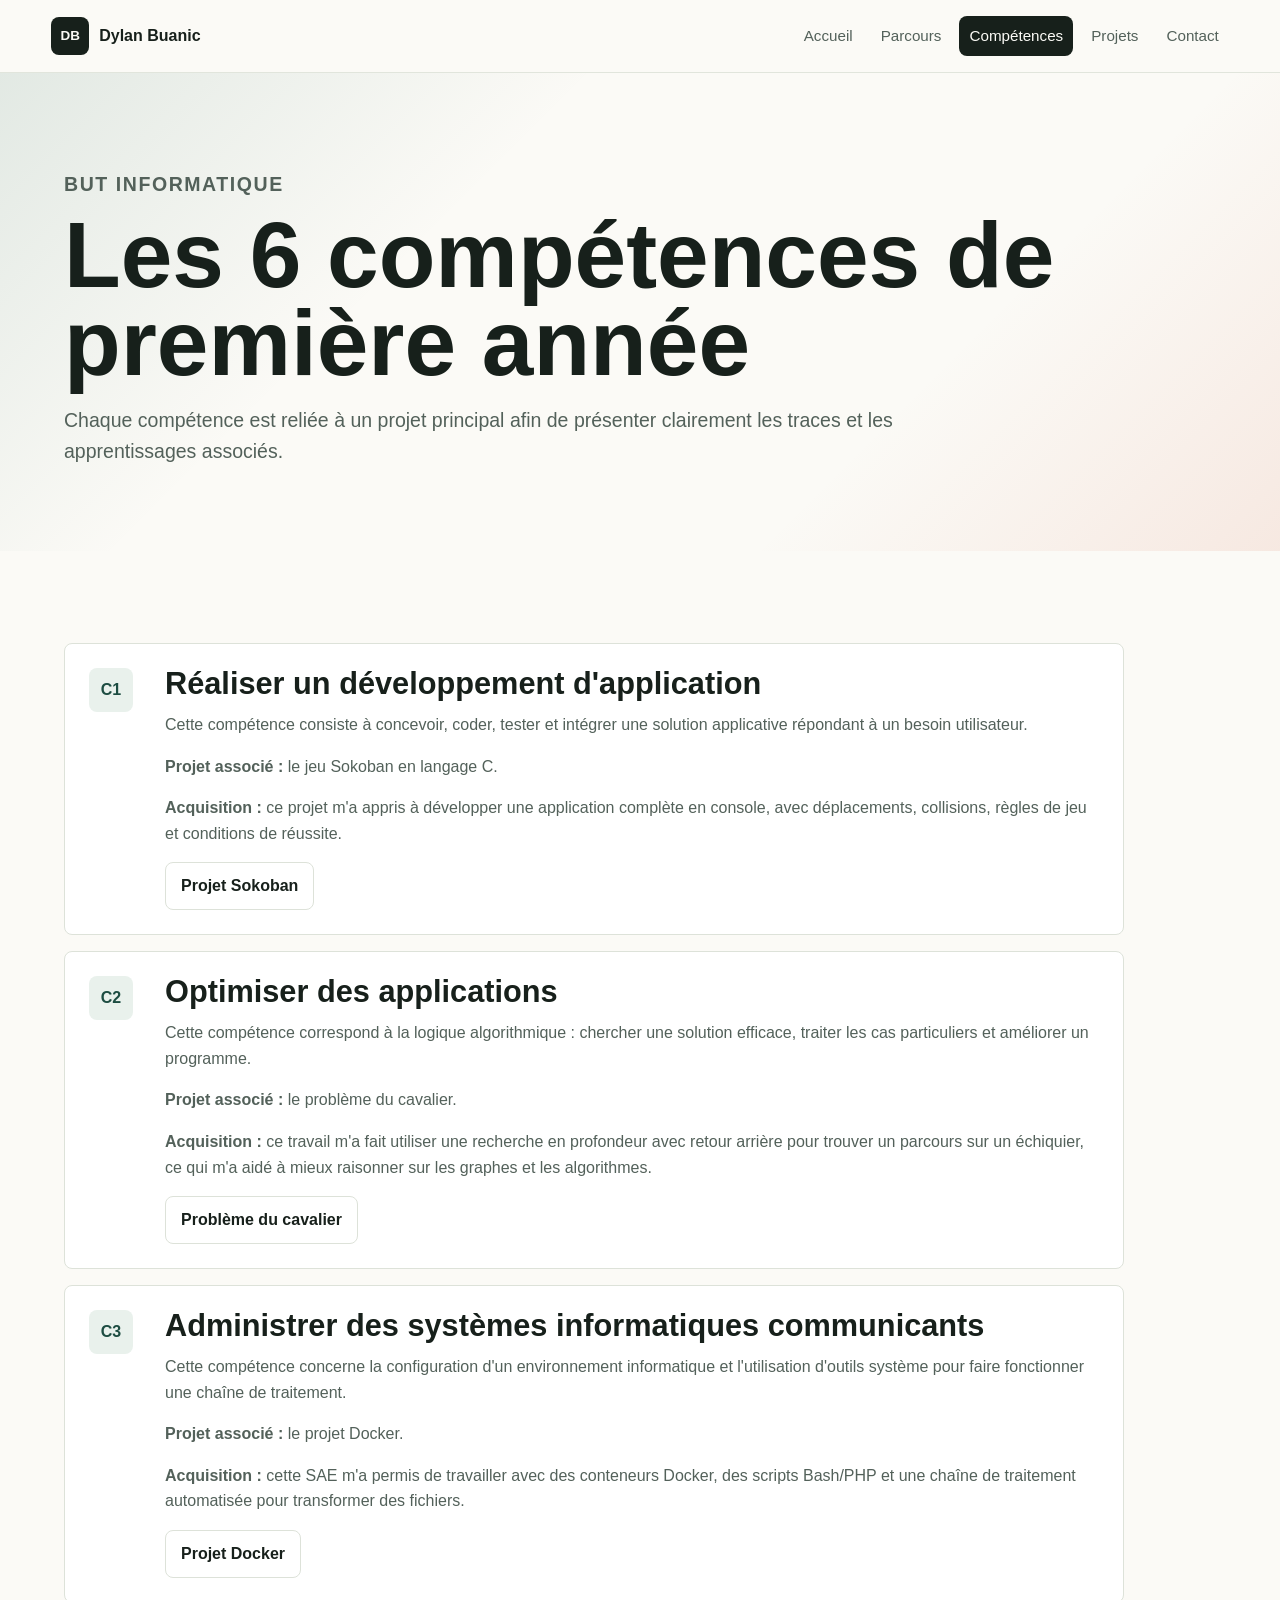
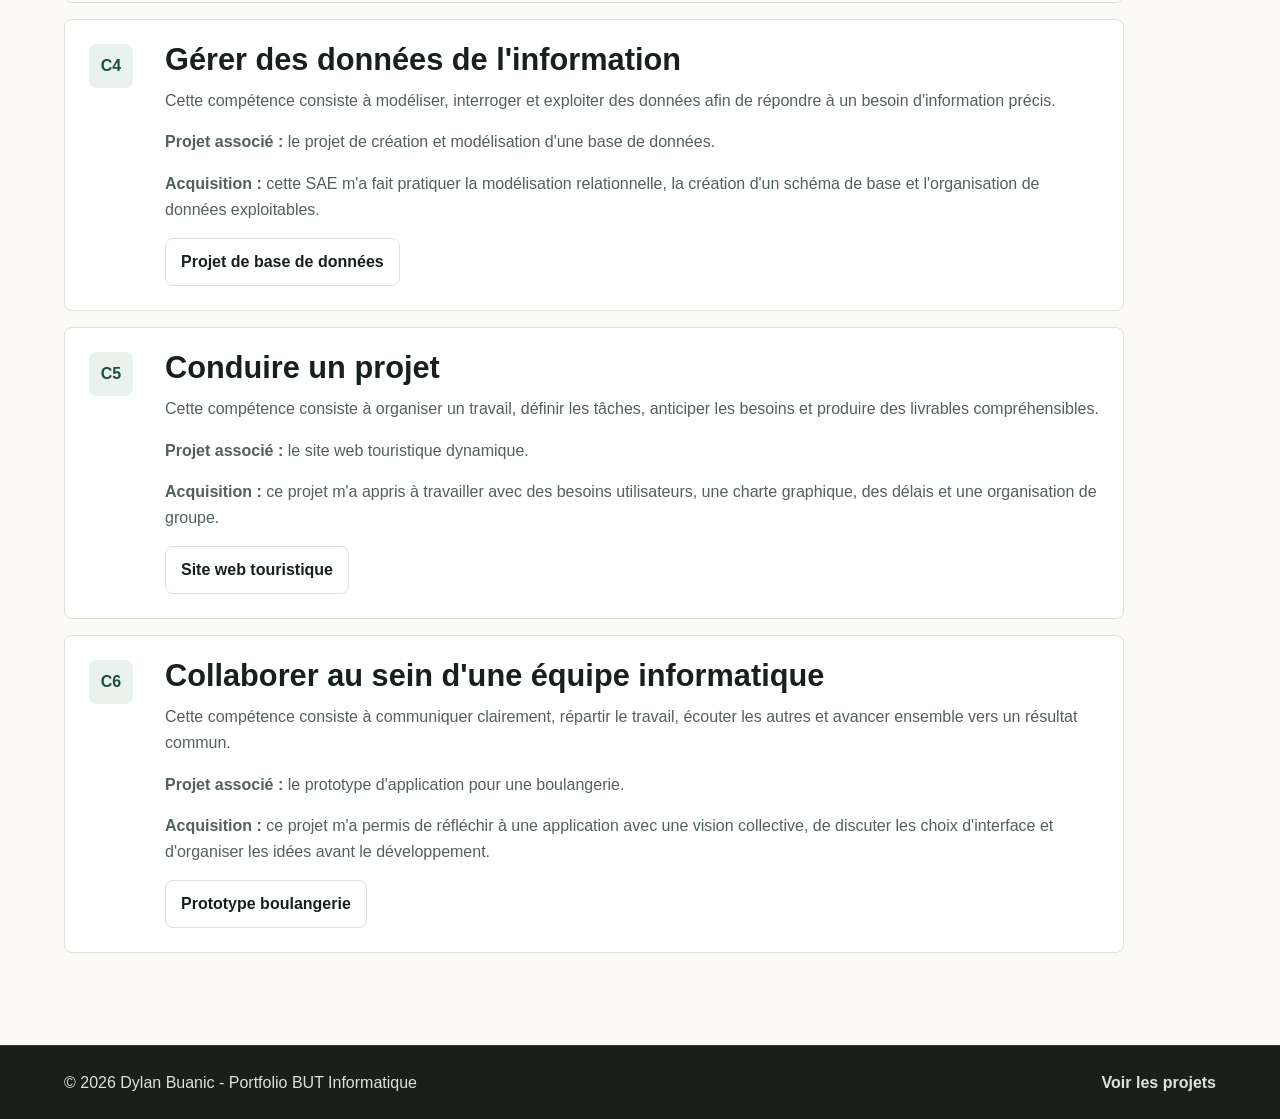
==== competences.html @ 0c288818 "site portfolio" ====
<!DOCTYPE html>
<html lang="fr">
<head>
  <meta charset="UTF-8">
  <meta name="viewport" content="width=device-width, initial-scale=1.0">
  <title>Compétences - Dylan Buanic</title>
  <meta name="description" content="Les 6 compétences de première année du BUT Informatique dans le portfolio de Dylan Buanic.">
  <link rel="stylesheet" href="styles.css?v=photo-fix">
</head>
<body>
  <header class="site-header">
    <a class="brand" href="index.html" aria-label="Retour à l'accueil">
      <span class="brand-mark">DB</span>
      <span>Dylan Buanic</span>
    </a>
    <nav class="main-nav" aria-label="Navigation principale">
      <a href="index.html">Accueil</a>
      <a href="parcours.html">Parcours</a>
      <a class="active" href="competences.html">Compétences</a>
      <a href="projets.html">Projets</a>
      <a href="contact.html">Contact</a>
    </nav>
  </header>

  <main>
    <section class="page-hero">
      <p class="kicker">BUT Informatique</p>
      <h1>Les 6 compétences de première année</h1>
      <p>
        Chaque compétence est reliée à un projet principal afin de présenter clairement les traces
        et les apprentissages associés.
      </p>
    </section>

    <section class="section">
      <div class="competence-detail-list">
        <article class="competence-detail" id="c1">
          <span class="competence-number">C1</span>
          <div>
            <h2>Réaliser un développement d'application</h2>
            <p>
              Cette compétence consiste à concevoir, coder, tester et intégrer une solution applicative
              répondant à un besoin utilisateur.
            </p>
            <p><strong>Projet associé :</strong> le jeu Sokoban en langage C.</p>
            <p><strong>Acquisition :</strong> ce projet m'a appris à développer une application complète en console, avec déplacements, collisions, règles de jeu et conditions de réussite.</p>
            <div class="evidence-links" aria-label="Projet Sokoban">
              <a href="projets.html#sokoban">Projet Sokoban</a>
            </div>
          </div>
        </article>

        <article class="competence-detail" id="c2">
          <span class="competence-number">C2</span>
          <div>
            <h2>Optimiser des applications</h2>
            <p>
              Cette compétence correspond à la logique algorithmique : chercher une solution efficace,
              traiter les cas particuliers et améliorer un programme.
            </p>
            <p><strong>Projet associé :</strong> le problème du cavalier.</p>
            <p><strong>Acquisition :</strong> ce travail m'a fait utiliser une recherche en profondeur avec retour arrière pour trouver un parcours sur un échiquier, ce qui m'a aidé à mieux raisonner sur les graphes et les algorithmes.</p>
            <div class="evidence-links" aria-label="Projet problème du cavalier">
              <a href="projets.html#cavalier">Problème du cavalier</a>
            </div>
          </div>
        </article>

        <article class="competence-detail" id="c3">
          <span class="competence-number">C3</span>
          <div>
            <h2>Administrer des systèmes informatiques communicants</h2>
            <p>
              Cette compétence concerne la configuration d'un environnement informatique et l'utilisation
              d'outils système pour faire fonctionner une chaîne de traitement.
            </p>
            <p><strong>Projet associé :</strong> le projet Docker.</p>
            <p><strong>Acquisition :</strong> cette SAE m'a permis de travailler avec des conteneurs Docker, des scripts Bash/PHP et une chaîne de traitement automatisée pour transformer des fichiers.</p>
            <div class="evidence-links" aria-label="Projet Docker">
              <a href="projets.html#sae103-docker">Projet Docker</a>
            </div>
          </div>
        </article>

        <article class="competence-detail" id="c4">
          <span class="competence-number">C4</span>
          <div>
            <h2>Gérer des données de l'information</h2>
            <p>
              Cette compétence consiste à modéliser, interroger et exploiter des données afin de répondre
              à un besoin d'information précis.
            </p>
            <p><strong>Projet associé :</strong> le projet de création et modélisation d'une base de données.</p>
            <p><strong>Acquisition :</strong> cette SAE m'a fait pratiquer la modélisation relationnelle, la création d'un schéma de base et l'organisation de données exploitables.</p>
            <div class="evidence-links" aria-label="Projet de base de données">
              <a href="projets.html#sae104-bdd">Projet de base de données</a>
            </div>
          </div>
        </article>

        <article class="competence-detail" id="c5">
          <span class="competence-number">C5</span>
          <div>
            <h2>Conduire un projet</h2>
            <p>
              Cette compétence consiste à organiser un travail, définir les tâches, anticiper les besoins
              et produire des livrables compréhensibles.
            </p>
            <p><strong>Projet associé :</strong> le site web touristique dynamique.</p>
            <p><strong>Acquisition :</strong> ce projet m'a appris à travailler avec des besoins utilisateurs, une charte graphique, des délais et une organisation de groupe.</p>
            <div class="evidence-links" aria-label="Projet site web touristique">
              <a href="projets.html#site-touristique">Site web touristique</a>
            </div>
          </div>
        </article>

        <article class="competence-detail" id="c6">
          <span class="competence-number">C6</span>
          <div>
            <h2>Collaborer au sein d'une équipe informatique</h2>
            <p>
              Cette compétence consiste à communiquer clairement, répartir le travail, écouter les autres et avancer ensemble
              vers un résultat commun.
            </p>
            <p><strong>Projet associé :</strong> le prototype d'application pour une boulangerie.</p>
            <p><strong>Acquisition :</strong> ce projet m'a permis de réfléchir à une application avec une vision collective, de discuter les choix d'interface et d'organiser les idées avant le développement.</p>
            <div class="evidence-links" aria-label="Projet prototype boulangerie">
              <a href="projets.html#boulangerie">Prototype boulangerie</a>
            </div>
          </div>
        </article>
      </div>
    </section>
  </main>

  <footer class="site-footer">
    <p>© 2026 Dylan Buanic - Portfolio BUT Informatique</p>
    <a href="projets.html">Voir les projets</a>
  </footer>
</body>
</html>
---- styles.css ----
:root {
  --ink: #17201b;
  --muted-ink: #53615a;
  --paper: #fbfaf6;
  --panel: #ffffff;
  --line: #dde2d9;
  --sage: #2f6f5e;
  --sage-dark: #1d4d42;
  --coral: #d56a4a;
  --gold: #c9952e;
  --sky: #5b8fa8;
  --shadow: 0 20px 55px rgba(23, 32, 27, 0.12);
}

* {
  box-sizing: border-box;
}

html {
  scroll-behavior: smooth;
}

body {
  margin: 0;
  background: var(--paper);
  color: var(--ink);
  font-family: Arial, Helvetica, sans-serif;
  line-height: 1.6;
}

a {
  color: inherit;
  text-decoration: none;
}

img {
  display: block;
  max-width: 100%;
}

.site-header {
  position: sticky;
  top: 0;
  z-index: 20;
  display: flex;
  align-items: center;
  justify-content: space-between;
  gap: 24px;
  padding: 16px clamp(18px, 4vw, 56px);
  border-bottom: 1px solid rgba(221, 226, 217, 0.85);
  background: rgba(251, 250, 246, 0.94);
  backdrop-filter: blur(14px);
}

.brand {
  display: inline-flex;
  align-items: center;
  gap: 10px;
  min-width: max-content;
  font-weight: 800;
}

.brand-mark {
  display: grid;
  width: 38px;
  height: 38px;
  place-items: center;
  border-radius: 8px;
  background: var(--ink);
  color: var(--paper);
  font-size: 0.84rem;
  letter-spacing: 0;
}

.main-nav {
  display: flex;
  flex-wrap: wrap;
  justify-content: flex-end;
  gap: 8px;
  font-size: 0.95rem;
}

.main-nav a {
  padding: 8px 10px;
  border-radius: 8px;
  color: var(--muted-ink);
}

.main-nav a:hover,
.main-nav a:focus-visible {
  background: #eef3ed;
  color: var(--ink);
}

.main-nav a.active {
  background: var(--ink);
  color: var(--paper);
}

.hero {
  display: grid;
  grid-template-columns: minmax(0, 1.2fr) minmax(280px, 0.8fr);
  align-items: center;
  gap: clamp(28px, 5vw, 72px);
  min-height: calc(100vh - 72px);
  padding: clamp(46px, 8vw, 96px) clamp(18px, 5vw, 72px) clamp(34px, 6vw, 70px);
  background:
    linear-gradient(135deg, rgba(47, 111, 94, 0.14), transparent 34%),
    linear-gradient(315deg, rgba(213, 106, 74, 0.16), transparent 30%),
    var(--paper);
}

.hero-content {
  max-width: 760px;
}

.kicker {
  margin: 0 0 10px;
  color: var(--sage-dark);
  font-size: 0.78rem;
  font-weight: 800;
  letter-spacing: 0.08em;
  text-transform: uppercase;
}

h1,
h2,
h3,
p {
  margin-top: 0;
}

h1 {
  margin-bottom: 18px;
  font-size: clamp(2.55rem, 8vw, 5.8rem);
  line-height: 0.95;
  letter-spacing: 0;
}

h2 {
  margin-bottom: 0;
  font-size: clamp(2rem, 4.2vw, 3.4rem);
  line-height: 1.05;
  letter-spacing: 0;
}

h3 {
  margin-bottom: 10px;
  font-size: 1.25rem;
  line-height: 1.25;
  letter-spacing: 0;
}

.hero-lead {
  max-width: 680px;
  color: var(--muted-ink);
  font-size: clamp(1.05rem, 2vw, 1.28rem);
}

.hero-actions,
.contact-actions,
.inline-links,
.evidence-links,
.related-competences {
  display: flex;
  flex-wrap: wrap;
  gap: 10px;
}

.button,
.inline-links a,
.evidence-links a,
.related-competences a,
.project-card a {
  display: inline-flex;
  align-items: center;
  justify-content: center;
  min-height: 42px;
  padding: 10px 15px;
  border: 1px solid var(--line);
  border-radius: 8px;
  font-weight: 800;
}

.button.primary {
  border-color: var(--sage);
  background: var(--sage);
  color: white;
}

.button.secondary {
  border-color: var(--ink);
  background: var(--ink);
  color: white;
}

.button.ghost,
.inline-links a,
.evidence-links a,
.related-competences a,
.project-card a {
  background: var(--panel);
  color: var(--ink);
}

.button:hover,
.inline-links a:hover,
.evidence-links a:hover,
.related-competences a:hover,
.project-card a:hover,
.button:focus-visible,
.inline-links a:focus-visible,
.evidence-links a:focus-visible,
.related-competences a:focus-visible,
.project-card a:focus-visible {
  transform: translateY(-1px);
  box-shadow: 0 10px 22px rgba(23, 32, 27, 0.12);
}

.hero-panel {
  display: grid;
  gap: 22px;
  padding: clamp(20px, 4vw, 30px);
  border: 1px solid var(--line);
  border-radius: 8px;
  background: rgba(255, 255, 255, 0.82);
  box-shadow: var(--shadow);
}

.portrait {
  display: block;
  width: min(100%, 230px);
  height: min(72vw, 230px);
  object-fit: cover;
  object-position: center 24%;
  margin-inline: auto;
  border: 1px solid #d5ddcf;
  border-radius: 8px;
  background: #eef2ec;
  box-shadow: 0 18px 34px rgba(23, 32, 27, 0.14);
}

.identity-list {
  display: grid;
  gap: 14px;
  margin: 0;
}

.identity-list div {
  display: grid;
  gap: 2px;
  padding-top: 14px;
  border-top: 1px solid var(--line);
}

.identity-list dt,
.fact span,
.timeline-date,
.tag {
  color: var(--muted-ink);
  font-size: 0.82rem;
  font-weight: 800;
  text-transform: uppercase;
}

.identity-list dd {
  margin: 0;
  font-weight: 700;
}

.section {
  padding: clamp(52px, 8vw, 92px) clamp(18px, 5vw, 72px);
}

.muted {
  background: #eef1ea;
}

.section-heading {
  max-width: 820px;
  margin-bottom: clamp(24px, 4vw, 40px);
}

.page-hero {
  padding: clamp(54px, 8vw, 96px) clamp(18px, 5vw, 72px) clamp(34px, 6vw, 64px);
  background:
    linear-gradient(135deg, rgba(47, 111, 94, 0.12), transparent 34%),
    linear-gradient(315deg, rgba(213, 106, 74, 0.12), transparent 30%),
    var(--paper);
}

.page-hero p {
  max-width: 850px;
  color: var(--muted-ink);
  font-size: clamp(1.05rem, 2vw, 1.22rem);
}

.two-columns {
  display: grid;
  grid-template-columns: minmax(0, 1fr) minmax(280px, 0.82fr);
  gap: clamp(24px, 5vw, 62px);
  align-items: start;
}

.two-columns p,
.contact-layout p {
  color: var(--muted-ink);
  font-size: 1.04rem;
}

.fact-grid {
  display: grid;
  grid-template-columns: repeat(2, minmax(0, 1fr));
  gap: 12px;
}

.fact,
.overview-card,
.competence-detail,
.competence-card,
.project-card {
  border: 1px solid var(--line);
  border-radius: 8px;
  background: var(--panel);
}

.fact {
  display: grid;
  gap: 4px;
  min-height: 106px;
  padding: 18px;
}

.fact strong {
  overflow-wrap: anywhere;
}

.overview-grid {
  display: grid;
  grid-template-columns: repeat(4, minmax(0, 1fr));
  gap: 16px;
}

.overview-card {
  display: grid;
  align-content: start;
  gap: 10px;
  min-height: 230px;
  padding: 22px;
}

.overview-card p {
  color: var(--muted-ink);
}

.overview-card a {
  align-self: end;
  font-weight: 800;
  color: var(--sage-dark);
}

.timeline {
  display: grid;
  gap: 16px;
  max-width: 980px;
}

.subsection-title {
  margin: 26px 0 14px;
  font-size: 1.05rem;
  text-transform: uppercase;
  color: var(--sage-dark);
}

.timeline-item {
  display: grid;
  grid-template-columns: 150px minmax(0, 1fr);
  gap: 22px;
  padding: 22px;
  border-left: 5px solid var(--sage);
  border-radius: 8px;
  background: var(--panel);
}

.timeline-item p {
  margin-bottom: 12px;
  color: var(--muted-ink);
}

.skills-strip {
  display: flex;
  flex-wrap: wrap;
  gap: 10px;
  margin-top: 28px;
  max-width: 980px;
}

.skills-strip span {
  display: inline-flex;
  min-height: 36px;
  align-items: center;
  padding: 7px 11px;
  border: 1px solid var(--line);
  border-radius: 8px;
  background: var(--panel);
  font-weight: 800;
}

.competence-grid {
  display: grid;
  grid-template-columns: repeat(3, minmax(0, 1fr));
  gap: 16px;
}

.competence-detail-list {
  display: grid;
  gap: 16px;
  max-width: 1060px;
}

.competence-detail {
  display: grid;
  grid-template-columns: 58px minmax(0, 1fr);
  gap: 18px;
  padding: 24px;
}

.competence-detail h2 {
  margin-bottom: 12px;
  font-size: clamp(1.35rem, 2.4vw, 2rem);
}

.competence-detail p {
  color: var(--muted-ink);
}

.evidence-links,
.related-competences {
  margin-top: 8px;
}

.related-competences {
  padding-top: 12px;
  border-top: 1px solid var(--line);
}

.related-competences a {
  min-height: 34px;
  padding: 7px 10px;
  background: #eef3ed;
  color: var(--sage-dark);
}

.competence-card {
  display: grid;
  align-content: start;
  gap: 12px;
  min-height: 360px;
  padding: 22px;
}

.competence-number {
  display: inline-grid;
  width: 44px;
  height: 44px;
  place-items: center;
  border-radius: 8px;
  background: #e9f1ec;
  color: var(--sage-dark);
  font-weight: 900;
}

.competence-card:nth-child(2) .competence-number,
.competence-card:nth-child(5) .competence-number {
  background: #f7eee3;
  color: #8a5b14;
}

.competence-card:nth-child(3) .competence-number,
.competence-card:nth-child(6) .competence-number {
  background: #edf3f6;
  color: #2f6077;
}

.competence-card p,
.competence-card li,
.project-card p {
  color: var(--muted-ink);
}

.competence-card ul {
  display: grid;
  gap: 8px;
  margin: 0;
  padding-left: 18px;
}

.project-list {
  display: grid;
  grid-template-columns: repeat(2, minmax(0, 1fr));
  gap: 16px;
}

.project-card {
  scroll-margin-top: 96px;
  overflow: hidden;
}

.project-copy {
  display: grid;
  align-content: start;
  gap: 10px;
  padding: 24px;
}

.tag {
  width: fit-content;
  padding: 5px 8px;
  border-radius: 8px;
  background: #f4e9dd;
  color: #8a4f38;
}

.contact-section {
  background: var(--ink);
  color: var(--paper);
}

.page-contact {
  min-height: 360px;
}

.contact-section .kicker,
.contact-layout p {
  color: #b8cabf;
}

.contact-layout {
  display: grid;
  grid-template-columns: minmax(0, 0.9fr) minmax(280px, 1fr);
  gap: 24px;
  align-items: center;
}

.contact-section .button.ghost {
  border-color: rgba(255, 255, 255, 0.22);
  background: transparent;
  color: var(--paper);
}

.site-footer {
  display: flex;
  flex-wrap: wrap;
  justify-content: space-between;
  gap: 14px;
  padding: 24px clamp(18px, 5vw, 72px);
  border-top: 1px solid #2b352f;
  background: var(--ink);
  color: #dce4dc;
}

.site-footer p {
  margin: 0;
}

.site-footer a {
  font-weight: 800;
}

@media (max-width: 980px) {
  .site-header {
    align-items: flex-start;
    flex-direction: column;
  }

  .main-nav {
    justify-content: flex-start;
  }

  .hero,
  .two-columns,
  .contact-layout {
    grid-template-columns: 1fr;
  }

  .hero {
    min-height: auto;
  }

  .competence-grid,
  .project-list,
  .overview-grid {
    grid-template-columns: repeat(2, minmax(0, 1fr));
  }
}

@media (max-width: 680px) {
  .main-nav a {
    padding-inline: 8px;
  }

  .hero-actions,
  .contact-actions,
  .inline-links,
  .evidence-links,
  .related-competences {
    align-items: stretch;
    flex-direction: column;
  }

  .button,
  .inline-links a,
  .evidence-links a,
  .related-competences a,
  .project-card a {
    width: 100%;
  }

  .fact-grid,
  .competence-grid,
  .project-list,
  .overview-grid,
  .competence-detail {
    grid-template-columns: 1fr;
  }

  .timeline-item {
    grid-template-columns: 1fr;
  }

  .competence-card {
    min-height: auto;
  }
}
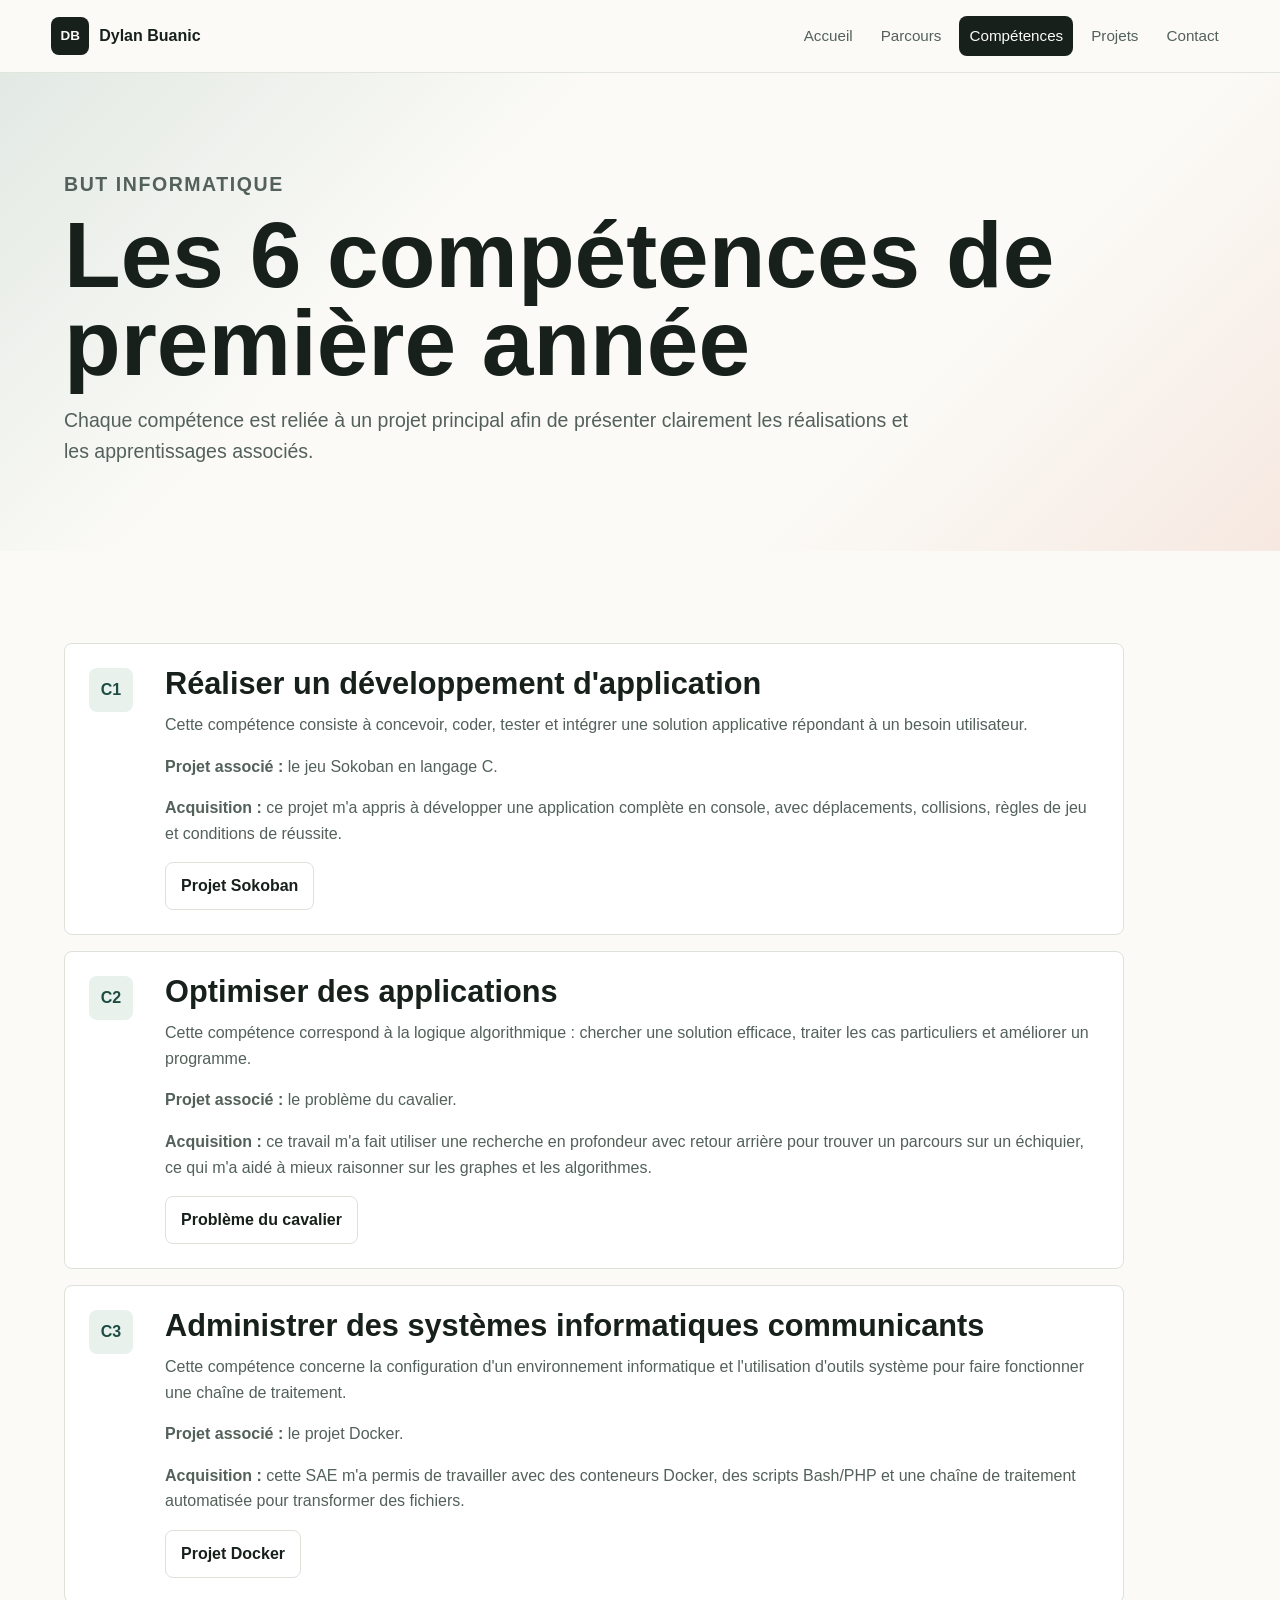
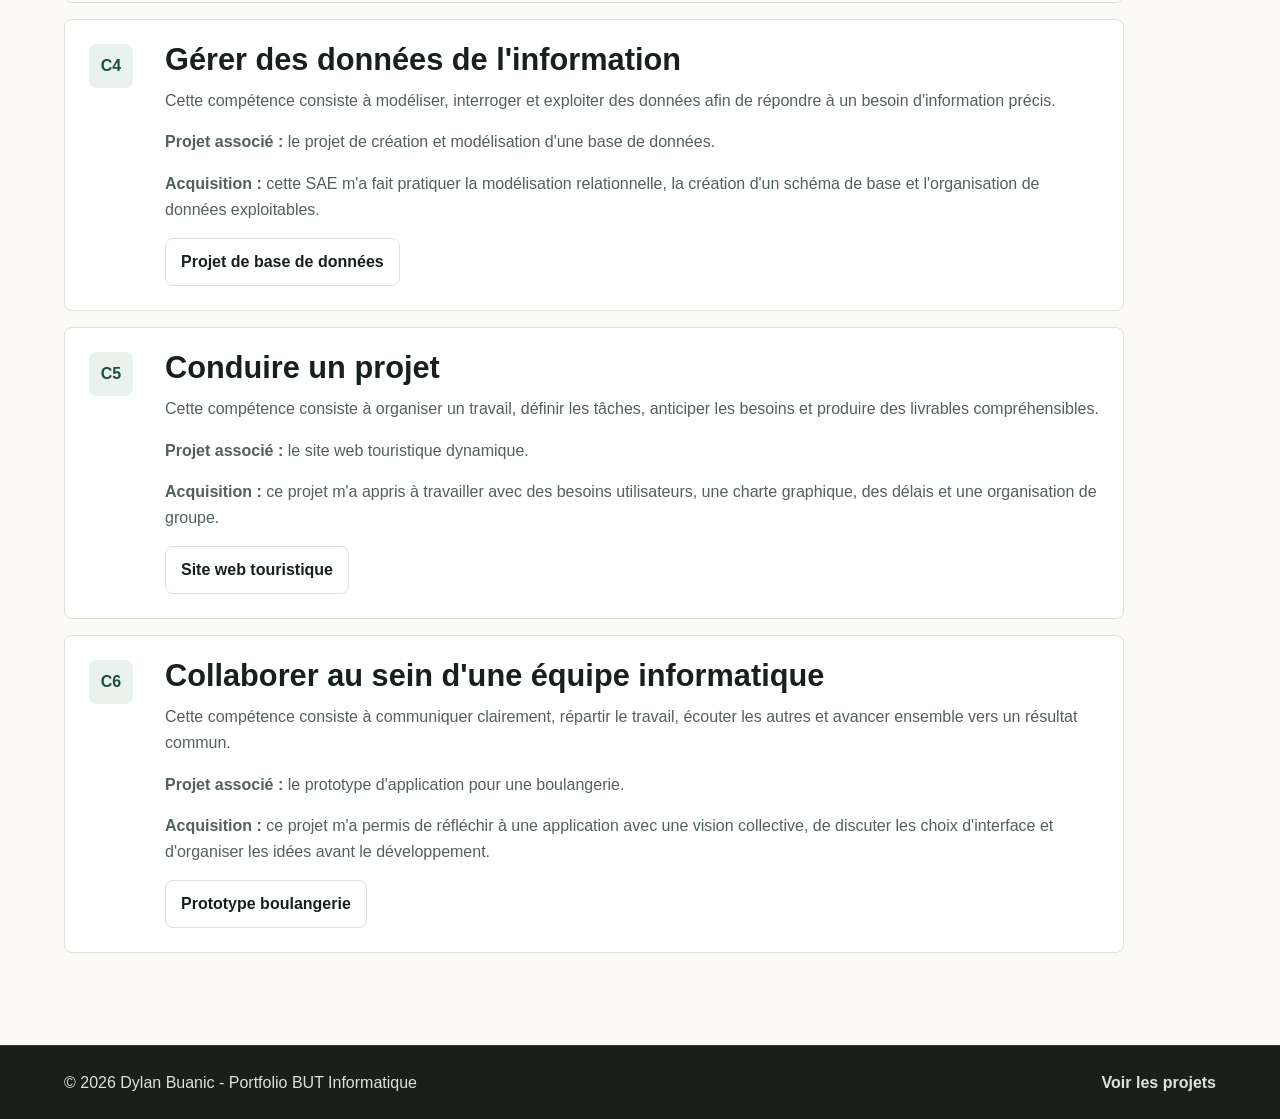
==== commit e095d3ba: "modif mineur" ====
--- a/competences.html
+++ b/competences.html
@@ -27,7 +27,7 @@
       <p class="kicker">BUT Informatique</p>
       <h1>Les 6 compétences de première année</h1>
       <p>
-        Chaque compétence est reliée à un projet principal afin de présenter clairement les traces
+        Chaque compétence est reliée à un projet principal afin de présenter clairement les réalisations
         et les apprentissages associés.
       </p>
     </section>
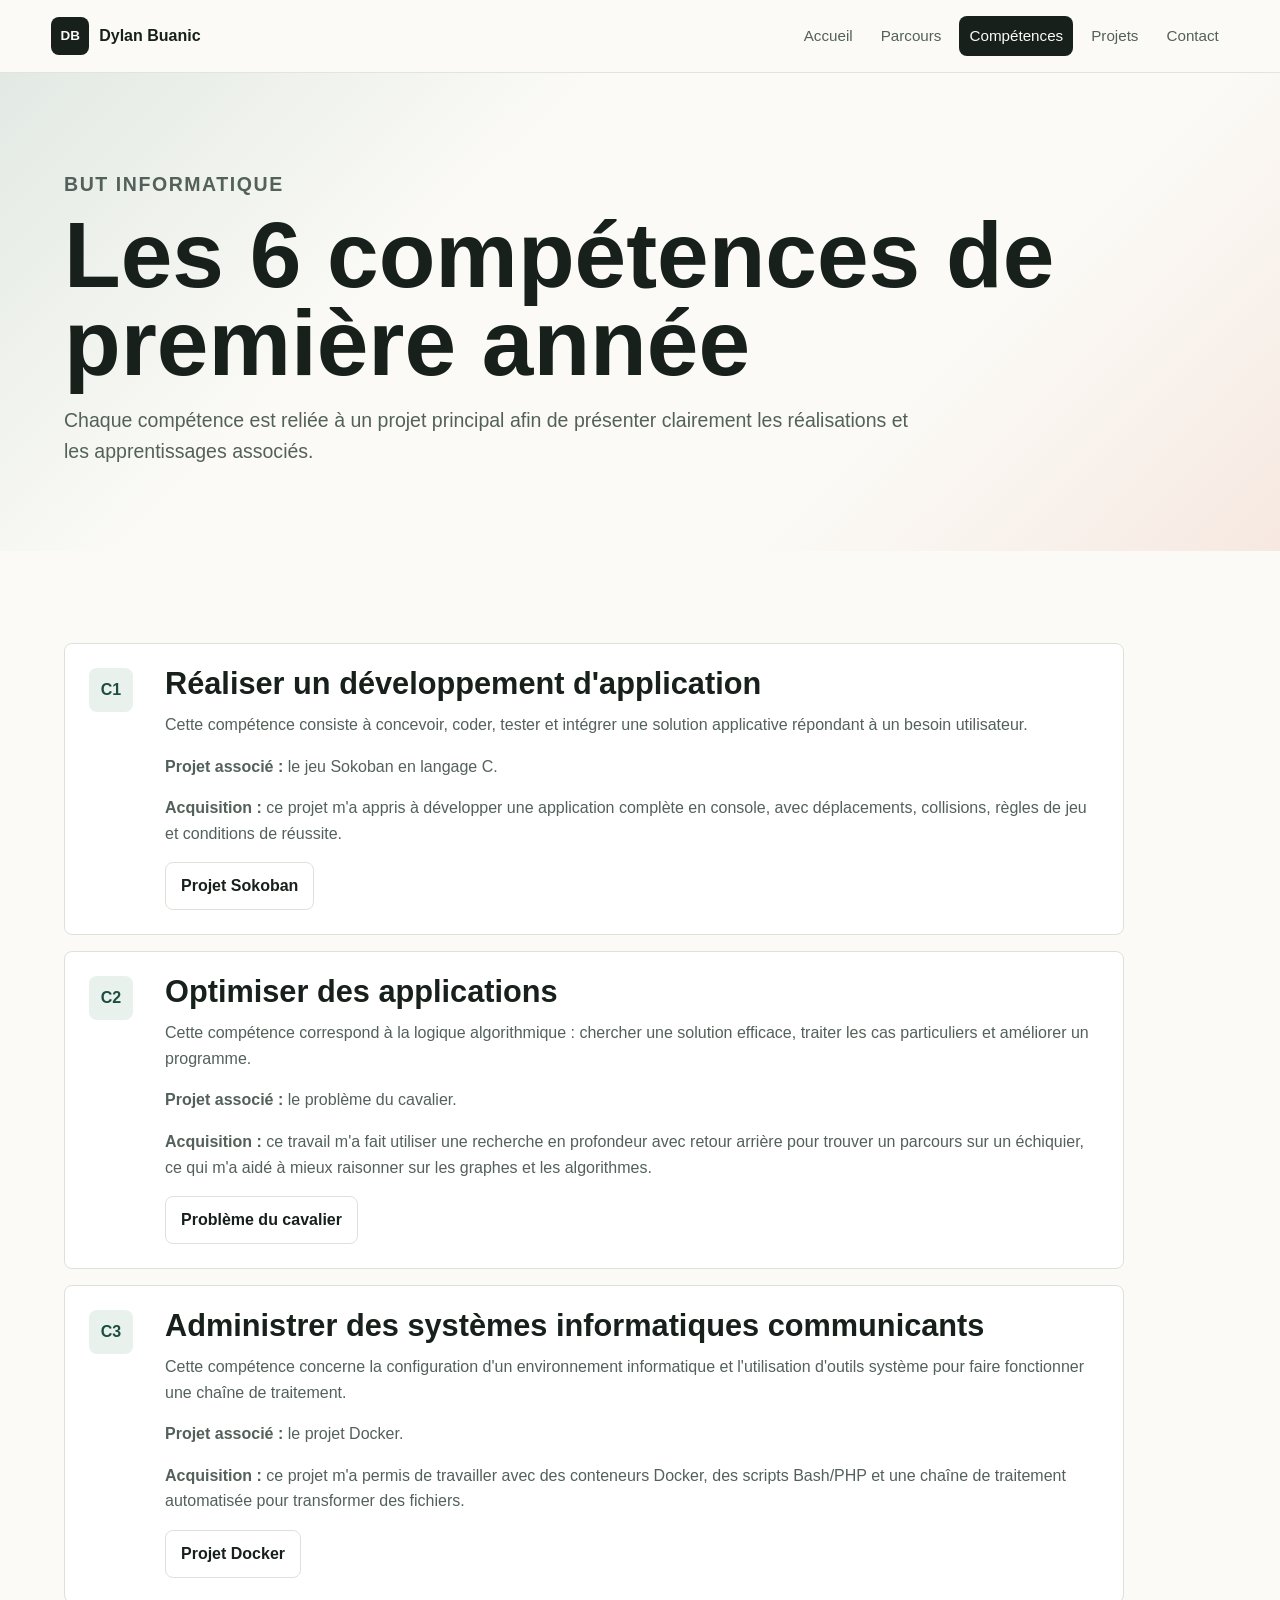
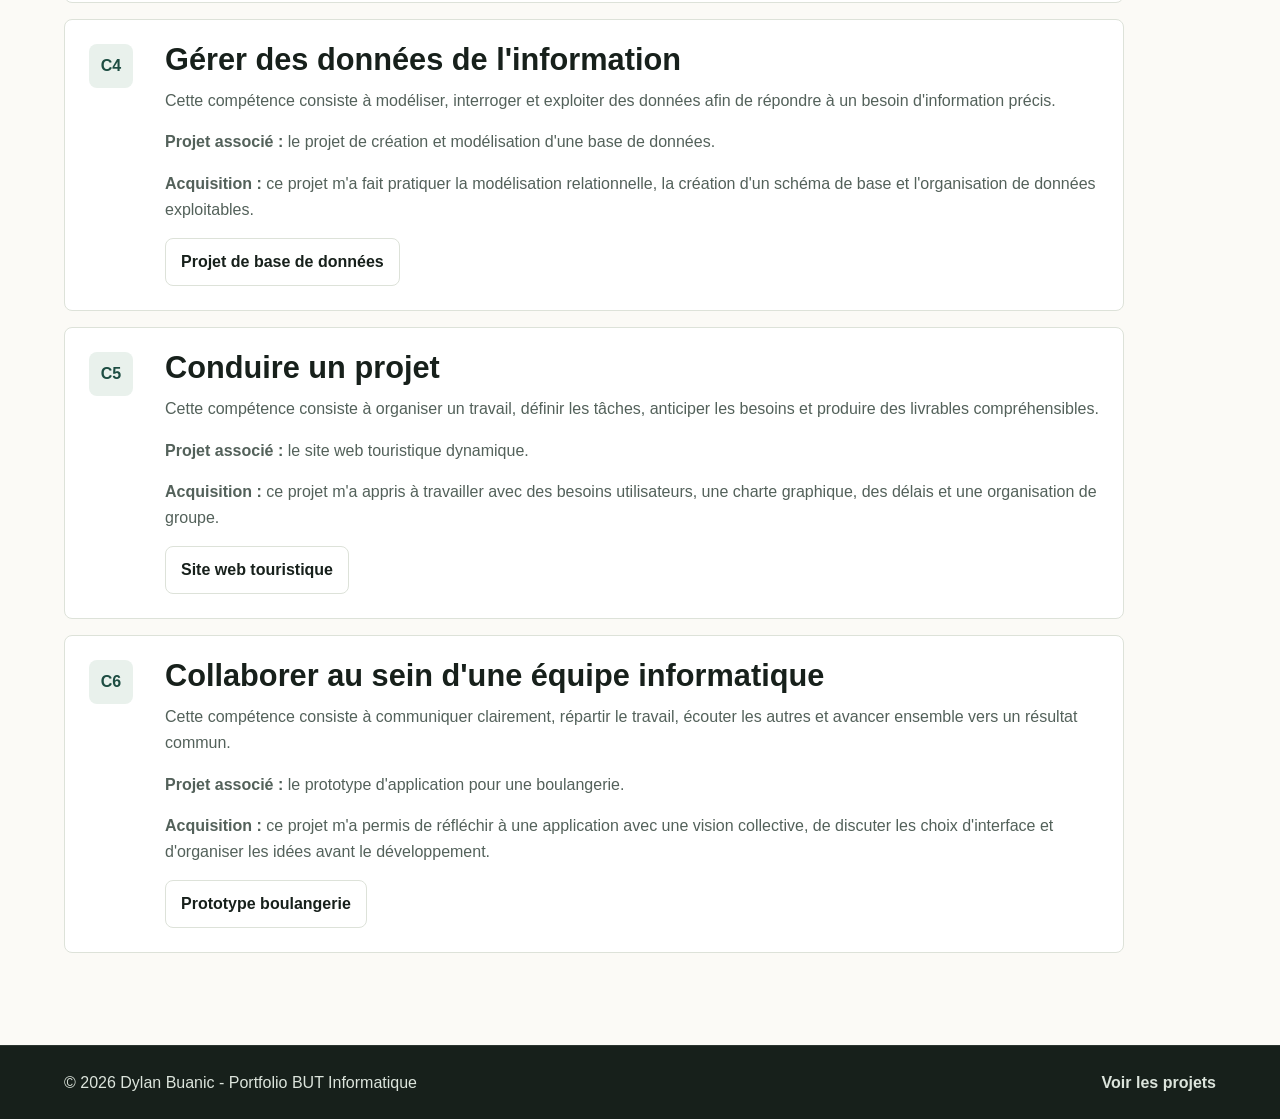
==== commit 9ecd2034: "modif" ====
--- a/competences.html
+++ b/competences.html
@@ -75,7 +75,7 @@
               d'outils système pour faire fonctionner une chaîne de traitement.
             </p>
             <p><strong>Projet associé :</strong> le projet Docker.</p>
-            <p><strong>Acquisition :</strong> cette SAE m'a permis de travailler avec des conteneurs Docker, des scripts Bash/PHP et une chaîne de traitement automatisée pour transformer des fichiers.</p>
+            <p><strong>Acquisition :</strong> ce projet m'a permis de travailler avec des conteneurs Docker, des scripts Bash/PHP et une chaîne de traitement automatisée pour transformer des fichiers.</p>
             <div class="evidence-links" aria-label="Projet Docker">
               <a href="projets.html#sae103-docker">Projet Docker</a>
             </div>
@@ -91,7 +91,7 @@
               à un besoin d'information précis.
             </p>
             <p><strong>Projet associé :</strong> le projet de création et modélisation d'une base de données.</p>
-            <p><strong>Acquisition :</strong> cette SAE m'a fait pratiquer la modélisation relationnelle, la création d'un schéma de base et l'organisation de données exploitables.</p>
+            <p><strong>Acquisition :</strong> ce projet m'a fait pratiquer la modélisation relationnelle, la création d'un schéma de base et l'organisation de données exploitables.</p>
             <div class="evidence-links" aria-label="Projet de base de données">
               <a href="projets.html#sae104-bdd">Projet de base de données</a>
             </div>
